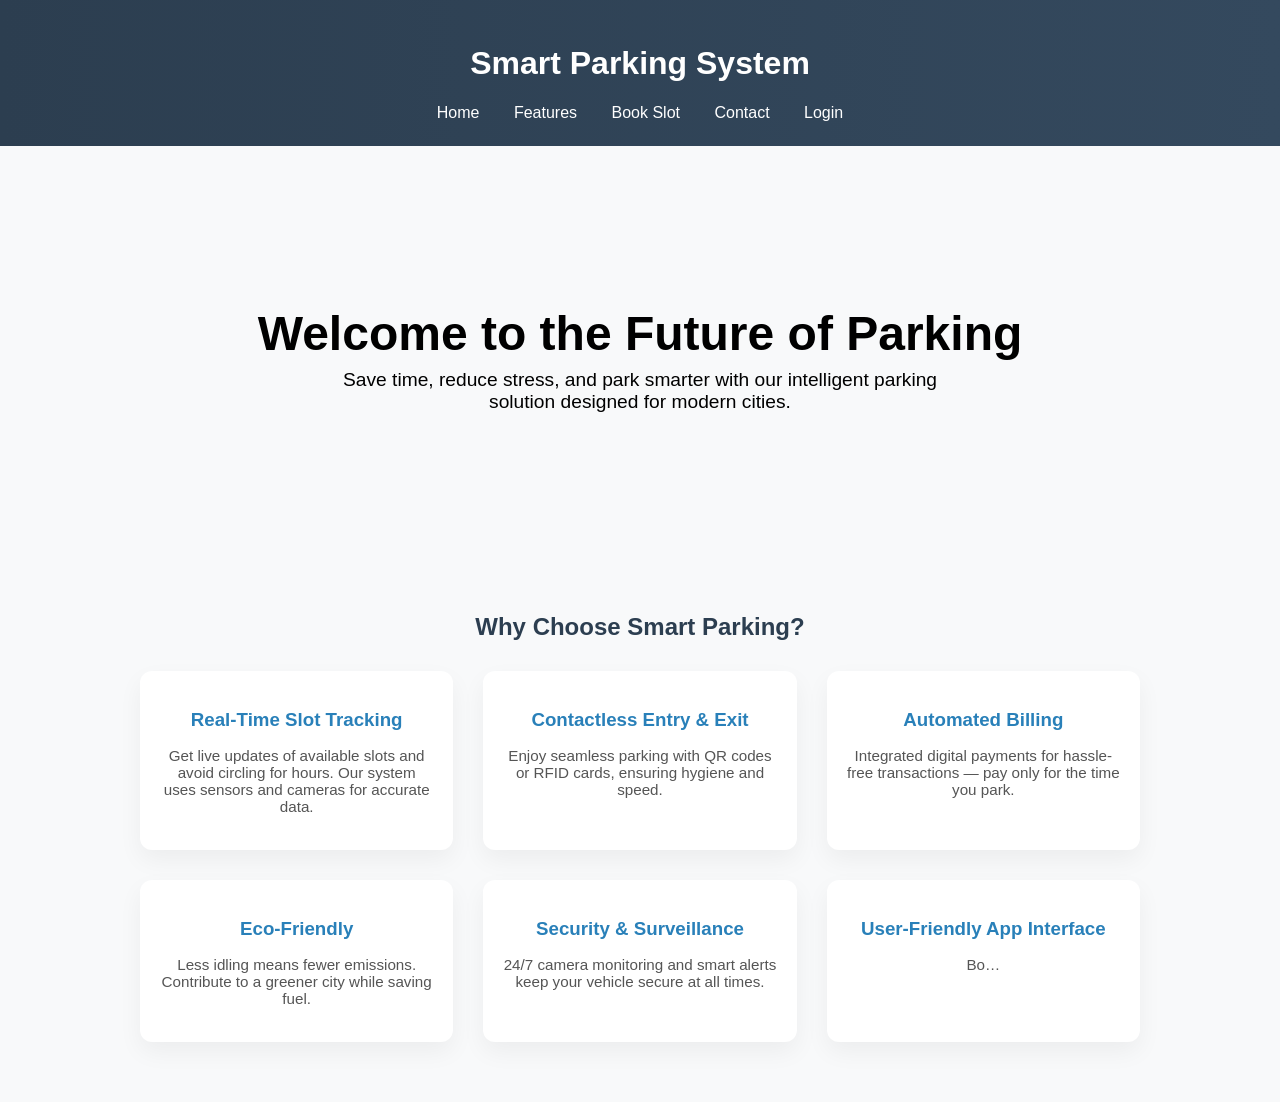
==== index.html @ be67aec4 "new project" ====
<!DOCTYPE html>
<html lang="en">
<head>
  <meta charset="UTF-8" />
  <meta name="viewport" content="width=device-width, initial-scale=1.0"/>
  <title>Smart Parking System</title>
  <style>
    body { margin: 0; font-family: 'Segoe UI', sans-serif; background: #f8f9fa; }
    header, footer {
      background: linear-gradient(90deg, #2c3e50, #34495e);
      color: white;
      padding: 1.5rem 2rem;
      text-align: center;
    }
    nav a {
      color: white;
      margin: 0 15px;
      text-decoration: none;
      font-weight: 500;
    }
    
    /* Hero Section */
    .hero {
      padding: 120px 20px;
      text-align: center;
      background: none;
    }

    .hero h1 {
      color: black;
      font-size: 3rem;
      margin-bottom: 0.5rem;
    }

    .hero p {
      color: black;
      font-size: 1.2rem;
      max-width: 600px;
      margin: auto;
    }

    /* General Section Styles */
    .section {
      padding: 60px 20px;
      max-width: 1000px;
      margin: auto;
    }

    .section h2 {
      text-align: center;
      color: #2c3e50;
      margin-bottom: 30px;
    }

    /* Features Section */
    .features-grid {
      display: grid;
      grid-template-columns: repeat(auto-fit, minmax(250px, 1fr));
      gap: 30px;
    }

    .card {
      background: white;
      border-radius: 12px;
      padding: 20px;
      box-shadow: 0 10px 25px rgba(0,0,0,0.05);
      text-align: center;
      transition: transform 0.3s;
    }

    .card:hover {
      transform: translateY(-10px);
    }

    .card h3 {
      color: #2980b9;
      margin-bottom: 10px;
    }

    .card p {
      font-size: 0.95rem;
      color: #555;
    }

    /* Call-to-Action Section */
    .cta {
      background: #2c3e50;
      color: white;
      text-align: center;
      padding: 50px 20px;
      border-radius: 8px;
      margin-top: 40px;
    }

    .cta h3 {
      font-size: 2rem;
      margin-bottom: 15px;
    }

    .cta a {
      padding: 12px 25px;
      background: #e67e22;
      color: white;
      text-decoration: none;
      font-weight: bold;
      border-radius: 6px;
      transition: background 0.3s;
    }

    .cta a:hover {
      background: #d35400;
    }
  </style>
</head>
<body>

  <header>
    <h1>Smart Parking System</h1>
    <nav>
      <a href="index.html">Home</a>
      <a href="features.html">Features</a>
      <a href="booking.html">Book Slot</a>
      <a href="Content.html">Contact</a>
      <a href="auth.html">Login</a>
    </nav>
  </header>

  <!-- Hero Section -->
  <section class="hero">
    <h1>Welcome to the Future of Parking</h1>
    <p>Save time, reduce stress, and park smarter with our intelligent parking solution designed for modern cities.</p>
  </section>

  <!-- Features Section -->
  <section class="section">
    <h2>Why Choose Smart Parking?</h2>
    <div class="features-grid">
      <div class="card">
        <h3>Real-Time Slot Tracking</h3>
        <p>Get live updates of available slots and avoid circling for hours. Our system uses sensors and cameras for accurate data.</p>
      </div>
      <div class="card">
        <h3>Contactless Entry & Exit</h3>
        <p>Enjoy seamless parking with QR codes or RFID cards, ensuring hygiene and speed.</p>
      </div>
      <div class="card">
        <h3>Automated Billing</h3>
        <p>Integrated digital payments for hassle-free transactions — pay only for the time you park.</p>
      </div>
      <div class="card">
        <h3>Eco-Friendly</h3>
        <p>Less idling means fewer emissions. Contribute to a greener city while saving fuel.</p>
      </div>
      <div class="card">
        <h3>Security & Surveillance</h3>
        <p>24/7 camera monitoring and smart alerts keep your vehicle secure at all times.</p>
      </div>
      <div class="card">
        <h3>User-Friendly App Interface</h3>
        <p>Bo…
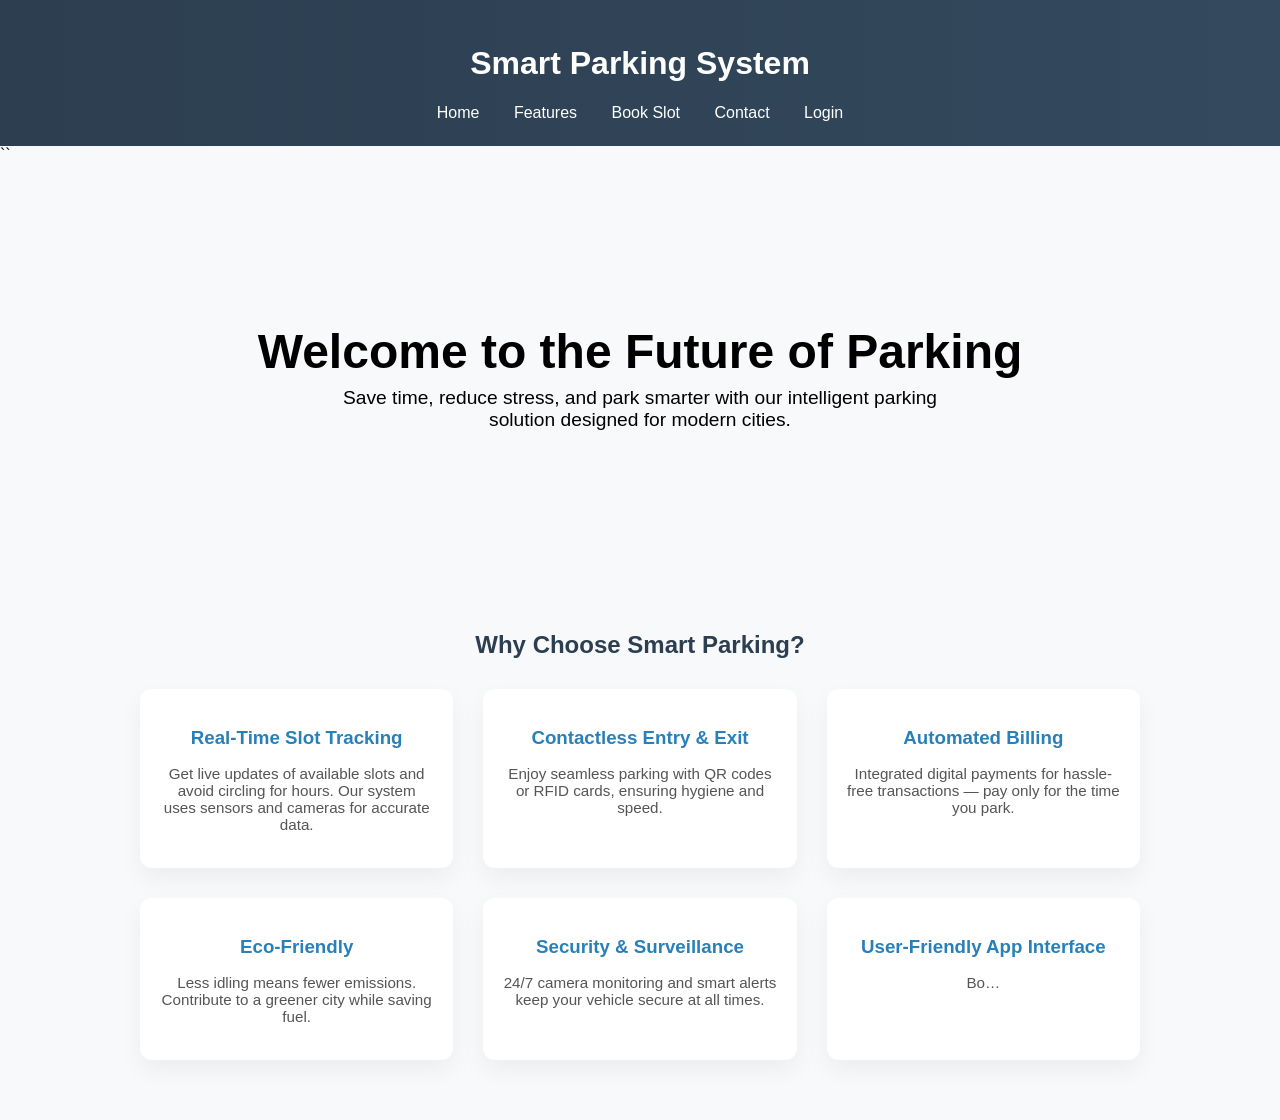
==== commit c2ee5a53: "new project" ====
--- a/index.html
+++ b/index.html
@@ -123,7 +123,7 @@
       <a href="Content.html">Contact</a>
       <a href="auth.html">Login</a>
     </nav>
-  </header>
+  </header>``
 
   <!-- Hero Section -->
   <section class="hero">
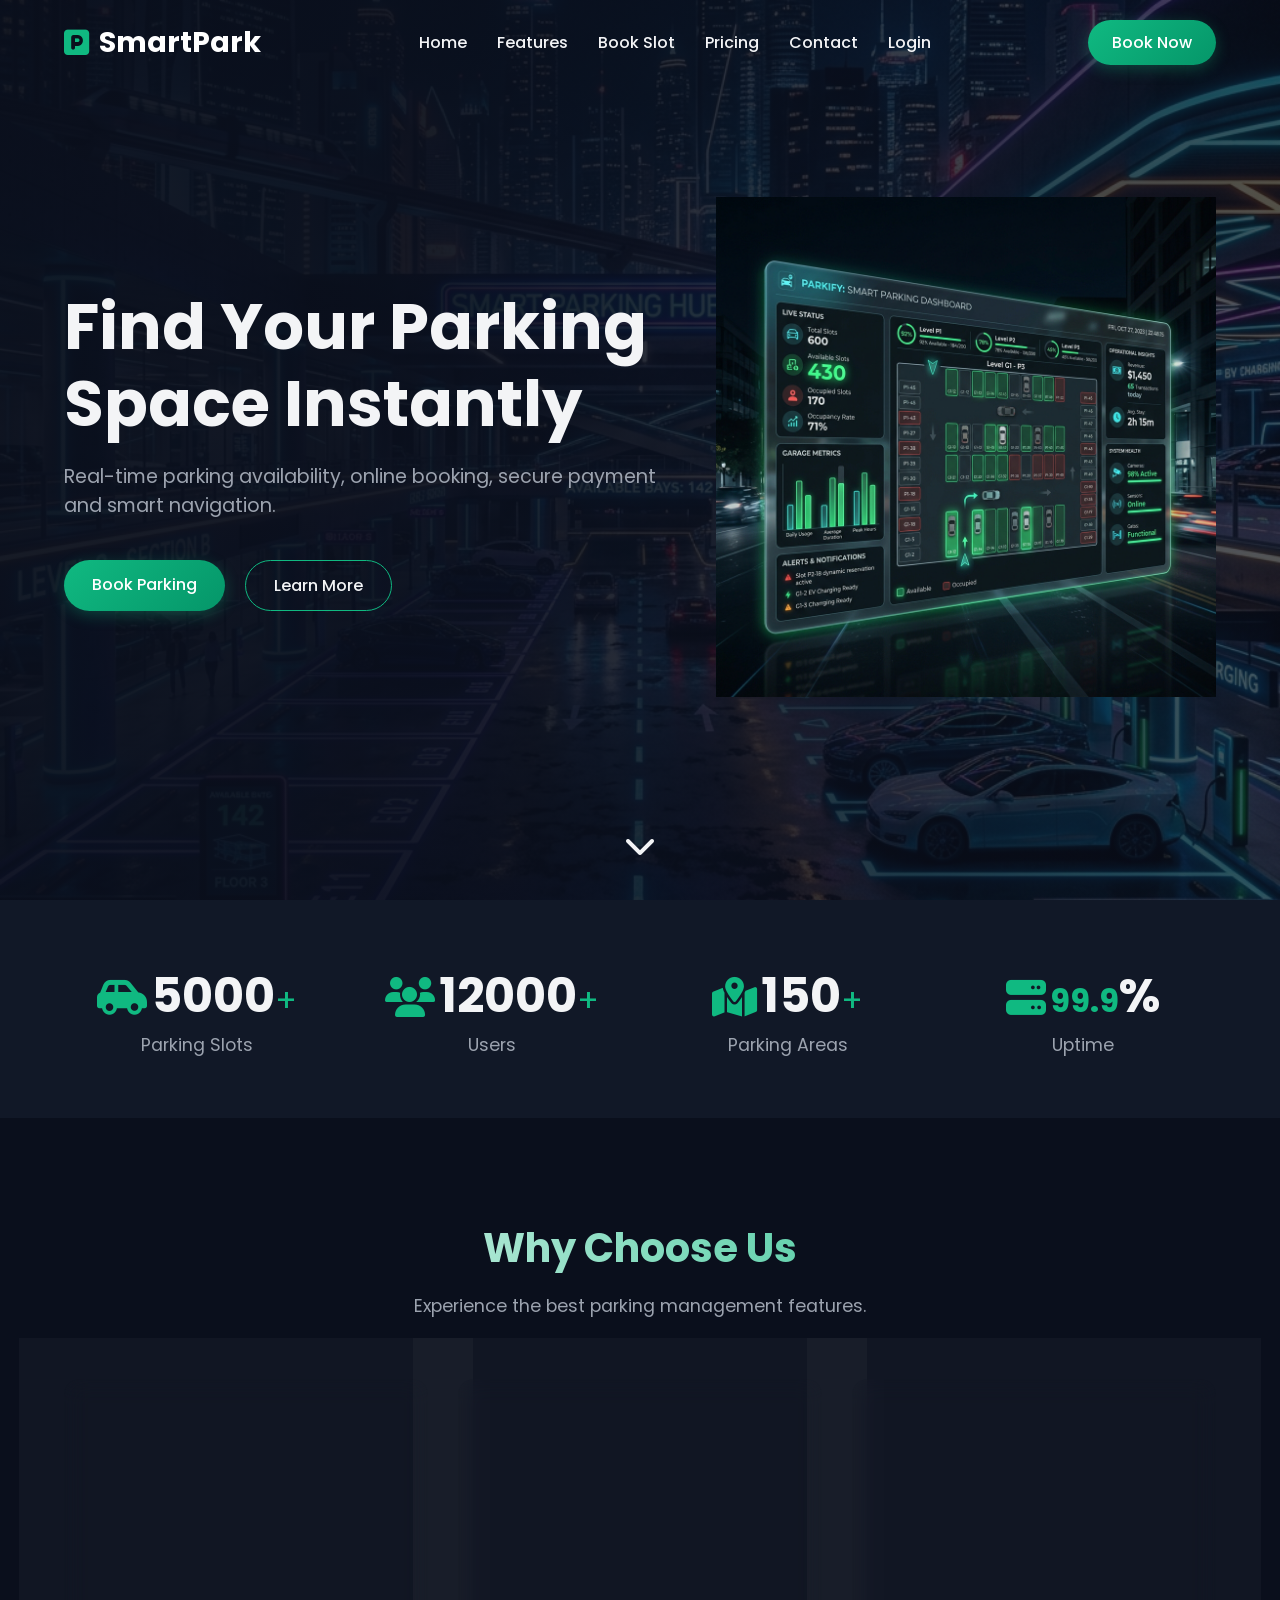
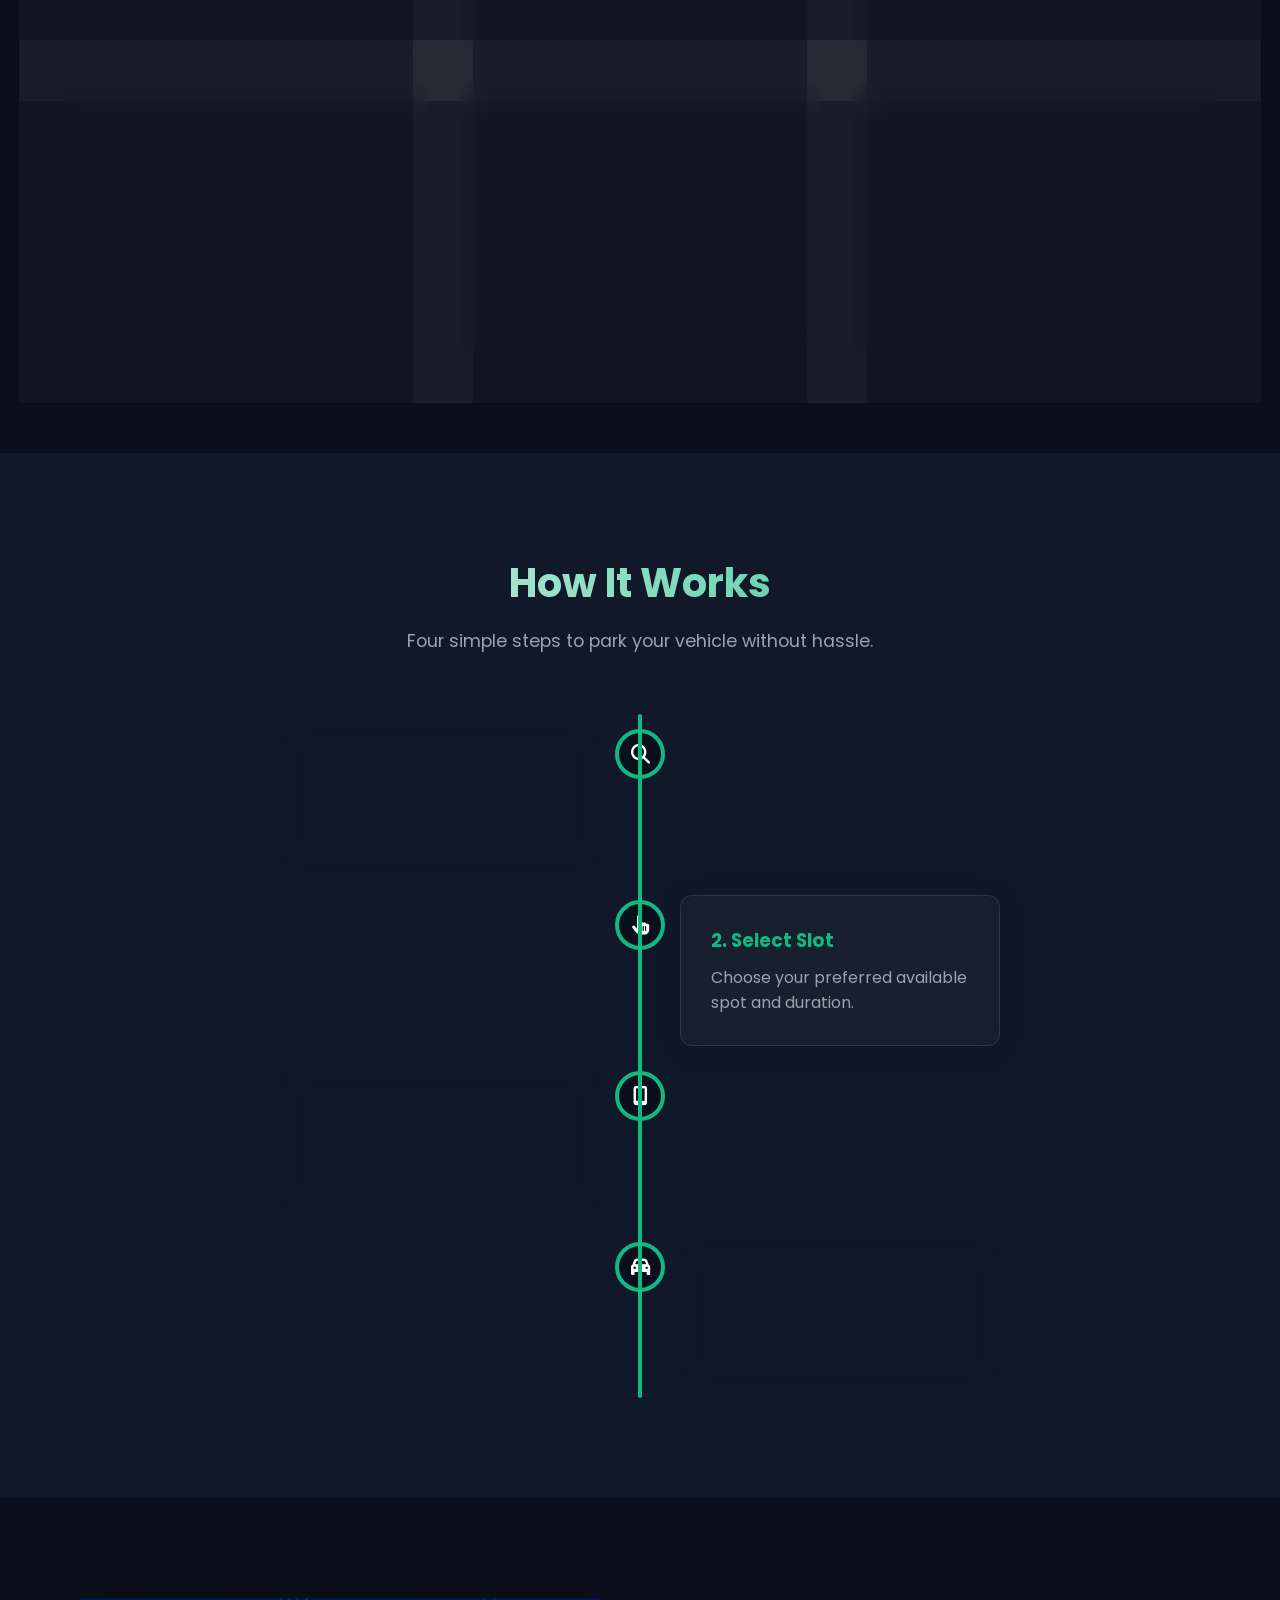
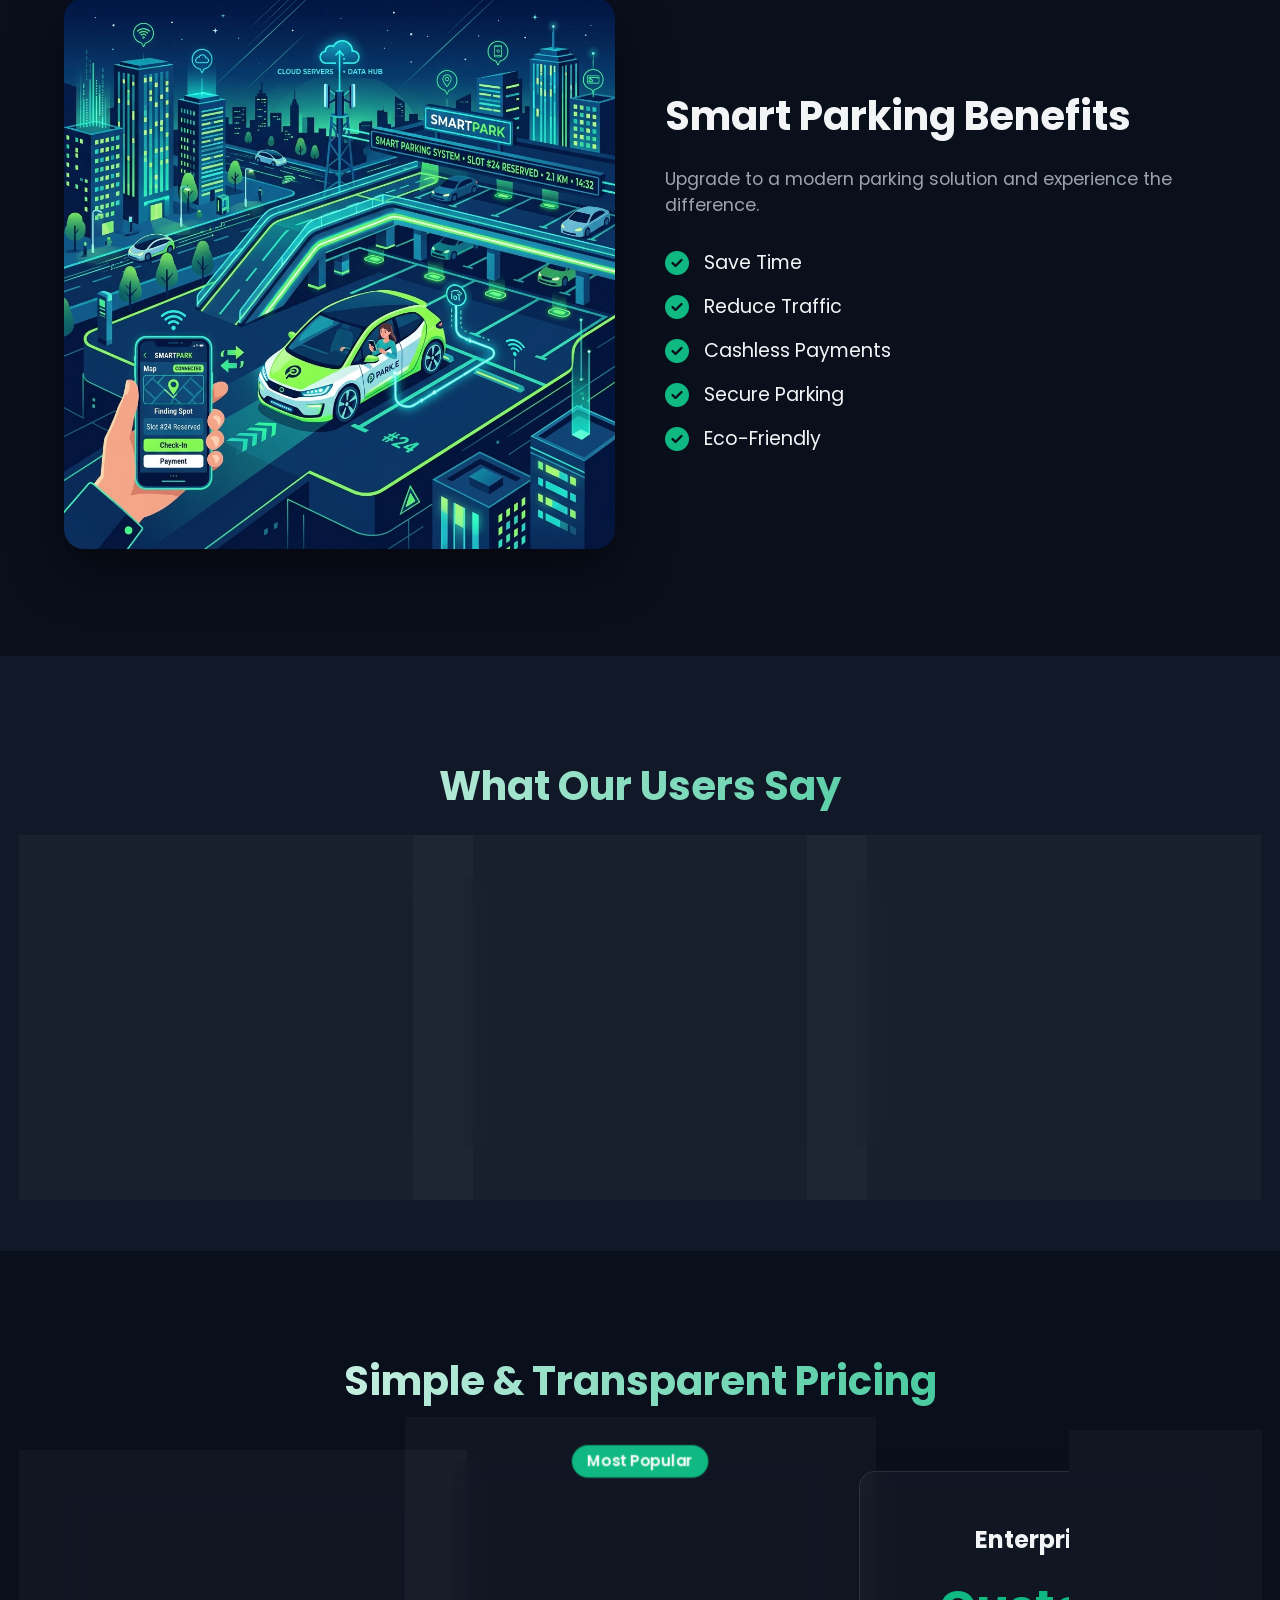
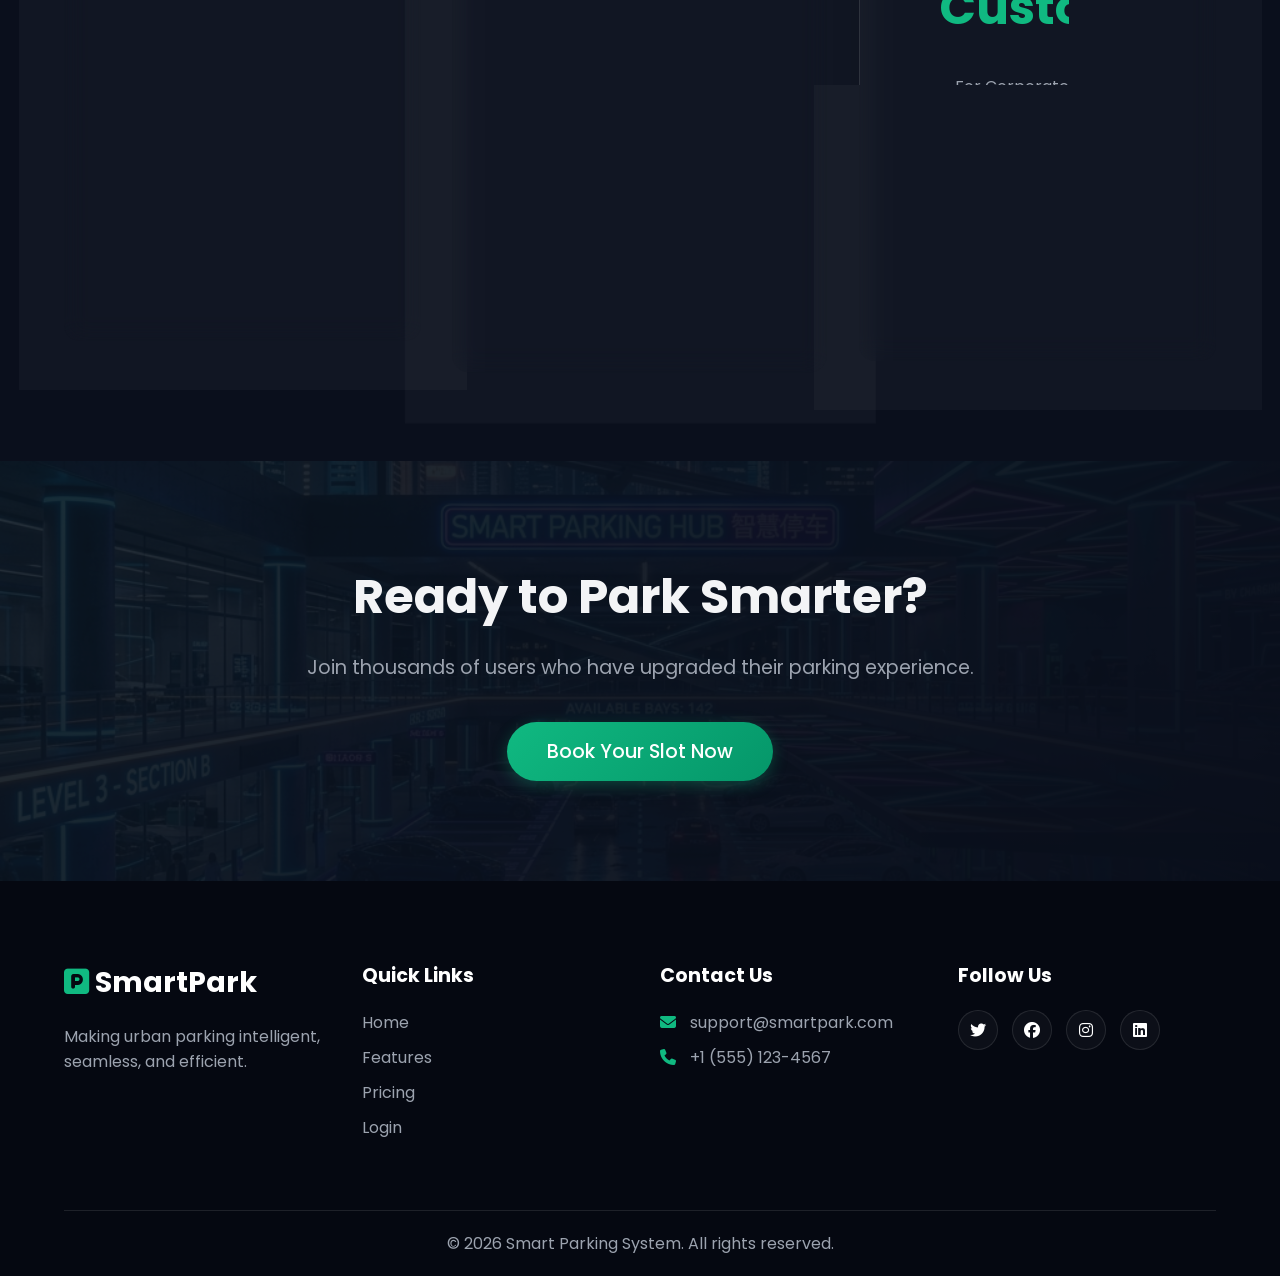
==== commit a77e505a: "home page" ====
--- a/index.html
+++ b/index.html
@@ -1,160 +1,293 @@
 <!DOCTYPE html>
 <html lang="en">
 <head>
-  <meta charset="UTF-8" />
-  <meta name="viewport" content="width=device-width, initial-scale=1.0"/>
-  <title>Smart Parking System</title>
-  <style>
-    body { margin: 0; font-family: 'Segoe UI', sans-serif; background: #f8f9fa; }
-    header, footer {
-      background: linear-gradient(90deg, #2c3e50, #34495e);
-      color: white;
-      padding: 1.5rem 2rem;
-      text-align: center;
-    }
-    nav a {
-      color: white;
-      margin: 0 15px;
-      text-decoration: none;
-      font-weight: 500;
-    }
-    
-    /* Hero Section */
-    .hero {
-      padding: 120px 20px;
-      text-align: center;
-      background: none;
-    }
-
-    .hero h1 {
-      color: black;
-      font-size: 3rem;
-      margin-bottom: 0.5rem;
-    }
-
-    .hero p {
-      color: black;
-      font-size: 1.2rem;
-      max-width: 600px;
-      margin: auto;
-    }
-
-    /* General Section Styles */
-    .section {
-      padding: 60px 20px;
-      max-width: 1000px;
-      margin: auto;
-    }
-
-    .section h2 {
-      text-align: center;
-      color: #2c3e50;
-      margin-bottom: 30px;
-    }
-
-    /* Features Section */
-    .features-grid {
-      display: grid;
-      grid-template-columns: repeat(auto-fit, minmax(250px, 1fr));
-      gap: 30px;
-    }
-
-    .card {
-      background: white;
-      border-radius: 12px;
-      padding: 20px;
-      box-shadow: 0 10px 25px rgba(0,0,0,0.05);
-      text-align: center;
-      transition: transform 0.3s;
-    }
-
-    .card:hover {
-      transform: translateY(-10px);
-    }
-
-    .card h3 {
-      color: #2980b9;
-      margin-bottom: 10px;
-    }
-
-    .card p {
-      font-size: 0.95rem;
-      color: #555;
-    }
-
-    /* Call-to-Action Section */
-    .cta {
-      background: #2c3e50;
-      color: white;
-      text-align: center;
-      padding: 50px 20px;
-      border-radius: 8px;
-      margin-top: 40px;
-    }
-
-    .cta h3 {
-      font-size: 2rem;
-      margin-bottom: 15px;
-    }
-
-    .cta a {
-      padding: 12px 25px;
-      background: #e67e22;
-      color: white;
-      text-decoration: none;
-      font-weight: bold;
-      border-radius: 6px;
-      transition: background 0.3s;
-    }
-
-    .cta a:hover {
-      background: #d35400;
-    }
-  </style>
+  <meta charset="UTF-8">
+  <meta name="viewport" content="width=device-width, initial-scale=1.0">
+  <title>Smart Parking System - Modern Solution</title>
+  
+  <!-- Google Fonts -->
+  <link href="https://fonts.googleapis.com/css2?family=Poppins:wght@300;400;500;600;700&display=swap" rel="stylesheet">
+  <!-- Font Awesome -->
+  <link rel="stylesheet" href="https://cdnjs.cloudflare.com/ajax/libs/font-awesome/6.4.0/css/all.min.css">
+  <!-- AOS Animation CSS -->
+  <link href="https://unpkg.com/aos@2.3.1/dist/aos.css" rel="stylesheet">
+  <!-- Custom CSS -->
+  <link rel="stylesheet" href="style.css">
 </head>
 <body>
 
-  <header>
-    <h1>Smart Parking System</h1>
-    <nav>
-      <a href="index.html">Home</a>
-      <a href="features.html">Features</a>
-      <a href="booking.html">Book Slot</a>
-      <a href="Content.html">Contact</a>
-      <a href="auth.html">Login</a>
-    </nav>
-  </header>``
+  <!-- Navigation Bar -->
+  <nav class="navbar" id="navbar">
+    <div class="logo">
+      <i class="fa-solid fa-square-parking"></i> SmartPark
+    </div>
+    <ul class="nav-links">
+      <li><a href="#home">Home</a></li>
+      <li><a href="#features">Features</a></li>
+      <li><a href="#how-it-works">Book Slot</a></li>
+      <li><a href="#pricing">Pricing</a></li>
+      <li><a href="#contact">Contact</a></li>
+      <li><a href="Auth.html" class="login-btn">Login</a></li>
+    </ul>
+    <a href="booking.html" class="btn-primary nav-btn">Book Now</a>
+    <div class="menu-toggle"><i class="fa-solid fa-bars"></i></div>
+  </nav>
 
   <!-- Hero Section -->
-  <section class="hero">
-    <h1>Welcome to the Future of Parking</h1>
-    <p>Save time, reduce stress, and park smarter with our intelligent parking solution designed for modern cities.</p>
+  <section id="home" class="hero">
+    <div class="hero-overlay"></div>
+    <div class="hero-content" data-aos="fade-up">
+      <h1>Find Your Parking Space Instantly</h1>
+      <p>Real-time parking availability, online booking, secure payment and smart navigation.</p>
+      <div class="hero-buttons">
+        <a href="booking.html" class="btn-primary">Book Parking</a>
+        <a href="#features" class="btn-secondary">Learn More</a>
+      </div>
+    </div>
+    <div class="hero-image" data-aos="fade-left">
+      <img src="assets/smart_parking_dash.png" alt="Smart Parking Dashboard">
+    </div>
+    <div class="scroll-down">
+      <a href="#stats"><i class="fa-solid fa-chevron-down"></i></a>
+    </div>
+  </section>
+
+  <!-- Statistics Section -->
+  <section id="stats" class="stats">
+    <div class="stat-item" data-aos="zoom-in" data-aos-delay="100">
+      <i class="fa-solid fa-car-side"></i>
+      <h2 class="counter" data-target="5000">0</h2><span>+</span>
+      <p>Parking Slots</p>
+    </div>
+    <div class="stat-item" data-aos="zoom-in" data-aos-delay="200">
+      <i class="fa-solid fa-users"></i>
+      <h2 class="counter" data-target="12000">0</h2><span>+</span>
+      <p>Users</p>
+    </div>
+    <div class="stat-item" data-aos="zoom-in" data-aos-delay="300">
+      <i class="fa-solid fa-map-location-dot"></i>
+      <h2 class="counter" data-target="150">0</h2><span>+</span>
+      <p>Parking Areas</p>
+    </div>
+    <div class="stat-item" data-aos="zoom-in" data-aos-delay="400">
+      <i class="fa-solid fa-server"></i>
+      <h2><span class="counter" data-target="99.9">0</span>%</h2>
+      <p>Uptime</p>
+    </div>
   </section>
 
   <!-- Features Section -->
-  <section class="section">
-    <h2>Why Choose Smart Parking?</h2>
+  <section id="features" class="features">
+    <div class="section-title" data-aos="fade-up">
+      <h2>Why Choose Us</h2>
+      <p>Experience the best parking management features.</p>
+    </div>
     <div class="features-grid">
-      <div class="card">
-        <h3>Real-Time Slot Tracking</h3>
-        <p>Get live updates of available slots and avoid circling for hours. Our system uses sensors and cameras for accurate data.</p>
-      </div>
-      <div class="card">
-        <h3>Contactless Entry & Exit</h3>
-        <p>Enjoy seamless parking with QR codes or RFID cards, ensuring hygiene and speed.</p>
-      </div>
-      <div class="card">
-        <h3>Automated Billing</h3>
-        <p>Integrated digital payments for hassle-free transactions — pay only for the time you park.</p>
-      </div>
-      <div class="card">
-        <h3>Eco-Friendly</h3>
-        <p>Less idling means fewer emissions. Contribute to a greener city while saving fuel.</p>
-      </div>
-      <div class="card">
-        <h3>Security & Surveillance</h3>
-        <p>24/7 camera monitoring and smart alerts keep your vehicle secure at all times.</p>
-      </div>
-      <div class="card">
-        <h3>User-Friendly App Interface</h3>
-        <p>Bo…+      <div class="feature-card glass" data-aos="fade-up" data-aos-delay="100">
+        <div class="icon-box"><i class="fa-solid fa-square-check"></i></div>
+        <h3>Live Slot Availability</h3>
+        <p>Check available parking spaces in real-time before you arrive.</p>
+      </div>
+      <div class="feature-card glass" data-aos="fade-up" data-aos-delay="200">
+        <div class="icon-box"><i class="fa-solid fa-qrcode"></i></div>
+        <h3>QR Code Entry</h3>
+        <p>Seamless and contactless entry and exit with simple QR code scanning.</p>
+      </div>
+      <div class="feature-card glass" data-aos="fade-up" data-aos-delay="300">
+        <div class="icon-box"><i class="fa-regular fa-credit-card"></i></div>
+        <h3>Online Payment</h3>
+        <p>Secure online payments, pay easily via cards or digital wallets.</p>
+      </div>
+      <div class="feature-card glass" data-aos="fade-up" data-aos-delay="400">
+        <div class="icon-box"><i class="fa-solid fa-location-arrow"></i></div>
+        <h3>Navigation Assistance</h3>
+        <p>In-app navigation to guide you exactly to your booked spot.</p>
+      </div>
+      <div class="feature-card glass" data-aos="fade-up" data-aos-delay="500">
+        <div class="icon-box"><i class="fa-solid fa-clock-rotate-left"></i></div>
+        <h3>Booking History</h3>
+        <p>Keep track of all your past bookings and digital receipts easily.</p>
+      </div>
+      <div class="feature-card glass" data-aos="fade-up" data-aos-delay="600">
+        <div class="icon-box"><i class="fa-solid fa-shield-halved"></i></div>
+        <h3>24/7 Security</h3>
+        <p>Round-the-clock surveillance to keep your vehicle completely safe.</p>
+      </div>
+    </div>
+  </section>
+
+  <!-- How It Works Section -->
+  <section id="how-it-works" class="how-it-works">
+    <div class="section-title" data-aos="fade-up">
+      <h2>How It Works</h2>
+      <p>Four simple steps to park your vehicle without hassle.</p>
+    </div>
+    <div class="timeline">
+      <div class="timeline-item" data-aos="fade-right">
+        <div class="timeline-icon"><i class="fa-solid fa-magnifying-glass"></i></div>
+        <div class="timeline-content glass">
+          <h3>1. Search Parking</h3>
+          <p>Find nearby parking areas using our smart map interface.</p>
+        </div>
+      </div>
+      <div class="timeline-item" data-aos="fade-left">
+        <div class="timeline-icon"><i class="fa-solid fa-hand-pointer"></i></div>
+        <div class="timeline-content glass">
+          <h3>2. Select Slot</h3>
+          <p>Choose your preferred available spot and duration.</p>
+        </div>
+      </div>
+      <div class="timeline-item" data-aos="fade-right">
+        <div class="timeline-icon"><i class="fa-solid fa-mobile-screen-button"></i></div>
+        <div class="timeline-content glass">
+          <h3>3. Pay Online</h3>
+          <p>Complete your booking with our secure digital payment gateway.</p>
+        </div>
+      </div>
+      <div class="timeline-item" data-aos="fade-left">
+        <div class="timeline-icon"><i class="fa-solid fa-car"></i></div>
+        <div class="timeline-content glass">
+          <h3>4. Park Easily</h3>
+          <p>Arrive and scan your QR code for seamless automated entry.</p>
+        </div>
+      </div>
+    </div>
+  </section>
+
+  <!-- Benefits Section -->
+  <section id="benefits" class="benefits">
+    <div class="benefits-container">
+      <div class="benefits-image" data-aos="fade-right">
+        <img src="assets/smart_parking_illustration.png" alt="Benefits Illustration">
+      </div>
+      <div class="benefits-content" data-aos="fade-left">
+        <h2>Smart Parking Benefits</h2>
+        <p>Upgrade to a modern parking solution and experience the difference.</p>
+        <ul class="benefits-list">
+          <li><i class="fa-solid fa-circle-check"></i> Save Time</li>
+          <li><i class="fa-solid fa-circle-check"></i> Reduce Traffic</li>
+          <li><i class="fa-solid fa-circle-check"></i> Cashless Payments</li>
+          <li><i class="fa-solid fa-circle-check"></i> Secure Parking</li>
+          <li><i class="fa-solid fa-circle-check"></i> Eco-Friendly</li>
+        </ul>
+      </div>
+    </div>
+  </section>
+
+  <!-- Testimonials Section -->
+  <section id="testimonials" class="testimonials">
+    <div class="section-title" data-aos="fade-up">
+      <h2>What Our Users Say</h2>
+    </div>
+    <div class="testimonials-grid">
+      <div class="testimonial-card glass" data-aos="fade-up" data-aos-delay="100">
+        <div class="stars"><i class="fa-solid fa-star"></i><i class="fa-solid fa-star"></i><i class="fa-solid fa-star"></i><i class="fa-solid fa-star"></i><i class="fa-solid fa-star"></i></div>
+        <p>"This app has completely changed my daily commute. No more wasting time looking for a parking spot in the city center!"</p>
+        <h4>- Alex Johnson</h4>
+      </div>
+      <div class="testimonial-card glass" data-aos="fade-up" data-aos-delay="200">
+        <div class="stars"><i class="fa-solid fa-star"></i><i class="fa-solid fa-star"></i><i class="fa-solid fa-star"></i><i class="fa-solid fa-star"></i><i class="fa-solid fa-star-half-stroke"></i></div>
+        <p>"The QR code entry is seamless and the interface is very user-friendly. Highly recommend for any daily driver."</p>
+        <h4>- Sarah Williams</h4>
+      </div>
+      <div class="testimonial-card glass" data-aos="fade-up" data-aos-delay="300">
+        <div class="stars"><i class="fa-solid fa-star"></i><i class="fa-solid fa-star"></i><i class="fa-solid fa-star"></i><i class="fa-solid fa-star"></i><i class="fa-solid fa-star"></i></div>
+        <p>"A highly reliable and secure parking system. I always know my car is safe and I love the cashless payments feature."</p>
+        <h4>- Michael Brown</h4>
+      </div>
+    </div>
+  </section>
+
+  <!-- Pricing Section -->
+  <section id="pricing" class="pricing">
+    <div class="section-title" data-aos="fade-up">
+      <h2>Simple & Transparent Pricing</h2>
+    </div>
+    <div class="pricing-grid">
+      <div class="price-card glass" data-aos="flip-left" data-aos-delay="100">
+        <h3>Basic</h3>
+        <div class="price">Free</div>
+        <ul>
+          <li>Find Available Slots</li>
+          <li>Standard Navigation</li>
+          <li>Pay-as-you-go</li>
+        </ul>
+        <a href="booking.html" class="btn-secondary">Choose Basic</a>
+      </div>
+      <div class="price-card premium glass" data-aos="flip-up" data-aos-delay="200">
+        <div class="badge">Most Popular</div>
+        <h3>Premium</h3>
+        <div class="price">$9.99<span>/mo</span></div>
+        <ul>
+          <li>Advanced Reservations</li>
+          <li>Priority Support</li>
+          <li>Discounted Rates</li>
+          <li>Free Cancellations</li>
+        </ul>
+        <a href="booking.html" class="btn-primary">Get Premium</a>
+      </div>
+      <div class="price-card glass" data-aos="flip-right" data-aos-delay="300">
+        <h3>Enterprise</h3>
+        <div class="price">Custom</div>
+        <ul>
+          <li>For Corporate Fleets</li>
+          <li>Dedicated Account Manager</li>
+          <li>Custom Reporting</li>
+          <li>API Access</li>
+        </ul>
+        <a href="Content.html" class="btn-secondary">Contact Us</a>
+      </div>
+    </div>
+  </section>
+
+  <!-- CTA Section -->
+  <section class="cta-section">
+    <div class="cta-content" data-aos="zoom-in">
+      <h2>Ready to Park Smarter?</h2>
+      <p>Join thousands of users who have upgraded their parking experience.</p>
+      <a href="booking.html" class="btn-primary btn-large">Book Your Slot Now</a>
+    </div>
+  </section>
+
+  <!-- Footer -->
+  <footer id="contact">
+    <div class="footer-container">
+      <div class="footer-brand">
+        <h3><i class="fa-solid fa-square-parking"></i> SmartPark</h3>
+        <p>Making urban parking intelligent, seamless, and efficient.</p>
+      </div>
+      <div class="footer-links">
+        <h4>Quick Links</h4>
+        <ul>
+          <li><a href="#home">Home</a></li>
+          <li><a href="#features">Features</a></li>
+          <li><a href="#pricing">Pricing</a></li>
+          <li><a href="Auth.html">Login</a></li>
+        </ul>
+      </div>
+      <div class="footer-contact">
+        <h4>Contact Us</h4>
+        <p><i class="fa-solid fa-envelope"></i> support@smartpark.com</p>
+        <p><i class="fa-solid fa-phone"></i> +1 (555) 123-4567</p>
+      </div>
+      <div class="footer-social">
+        <h4>Follow Us</h4>
+        <div class="social-icons">
+          <a href="#"><i class="fa-brands fa-twitter"></i></a>
+          <a href="#"><i class="fa-brands fa-facebook"></i></a>
+          <a href="#"><i class="fa-brands fa-instagram"></i></a>
+          <a href="#"><i class="fa-brands fa-linkedin"></i></a>
+        </div>
+      </div>
+    </div>
+    <div class="footer-bottom">
+      <p>&copy; 2026 Smart Parking System. All rights reserved.</p>
+    </div>
+  </footer>
+
+  <!-- AOS Animation Script -->
+  <script src="https://unpkg.com/aos@2.3.1/dist/aos.js"></script>
+  <!-- Custom JS -->
+  <script src="script.js"></script>
+</body>
+</html>
--- a/style.css
+++ b/style.css
@@ -0,0 +1,771 @@
+/* Base Styles & Variables */
+:root {
+  --primary-color: #10b981;
+  --primary-hover: #059669;
+  --bg-dark: #0a0f1c;
+  --bg-lighter: #111827;
+  --text-light: #f3f4f6;
+  --text-muted: #9ca3af;
+  --glass-bg: rgba(255, 255, 255, 0.03);
+  --glass-border: rgba(255, 255, 255, 0.1);
+  --font-family: 'Poppins', sans-serif;
+}
+
+* {
+  margin: 0;
+  padding: 0;
+  box-sizing: border-box;
+}
+
+html {
+  scroll-behavior: smooth;
+}
+
+body {
+  font-family: var(--font-family);
+  background-color: var(--bg-dark);
+  color: var(--text-light);
+  overflow-x: hidden;
+}
+
+/* Custom Scrollbar */
+::-webkit-scrollbar {
+  width: 10px;
+}
+::-webkit-scrollbar-track {
+  background: var(--bg-dark);
+}
+::-webkit-scrollbar-thumb {
+  background: #374151;
+  border-radius: 5px;
+}
+::-webkit-scrollbar-thumb:hover {
+  background: var(--primary-color);
+}
+
+/* Reusable Classes */
+.glass {
+  background: var(--glass-bg);
+  backdrop-filter: blur(12px);
+  -webkit-backdrop-filter: blur(12px);
+  border: 1px solid var(--glass-border);
+  border-radius: 16px;
+  box-shadow: 0 4px 30px rgba(0, 0, 0, 0.1);
+}
+
+.btn-primary, .btn-secondary {
+  display: inline-block;
+  padding: 12px 28px;
+  border-radius: 30px;
+  font-weight: 500;
+  text-decoration: none;
+  transition: all 0.3s ease;
+  cursor: pointer;
+  border: none;
+}
+
+.btn-primary {
+  background: linear-gradient(135deg, #10b981, #059669);
+  color: #fff;
+  box-shadow: 0 4px 15px rgba(16, 185, 129, 0.3);
+}
+
+.btn-primary:hover {
+  transform: translateY(-2px);
+  box-shadow: 0 6px 20px rgba(16, 185, 129, 0.5);
+}
+
+.btn-secondary {
+  background: transparent;
+  color: var(--text-light);
+  border: 1px solid var(--primary-color);
+}
+
+.btn-secondary:hover {
+  background: rgba(16, 185, 129, 0.1);
+  transform: translateY(-2px);
+}
+
+.section-title {
+  text-align: center;
+  margin-bottom: 60px;
+}
+
+.section-title h2 {
+  font-size: 2.5rem;
+  margin-bottom: 15px;
+  background: linear-gradient(to right, #fff, var(--primary-color));
+  -webkit-background-clip: text;
+  -webkit-text-fill-color: transparent;
+}
+
+.section-title p {
+  color: var(--text-muted);
+  font-size: 1.1rem;
+}
+
+/* Navbar */
+.navbar {
+  position: fixed;
+  top: 0;
+  width: 100%;
+  padding: 20px 5%;
+  display: flex;
+  justify-content: space-between;
+  align-items: center;
+  z-index: 1000;
+  transition: all 0.4s ease;
+}
+
+.navbar.scrolled {
+  background: rgba(10, 15, 28, 0.85);
+  backdrop-filter: blur(10px);
+  padding: 15px 5%;
+  border-bottom: 1px solid var(--glass-border);
+}
+
+.logo {
+  font-size: 1.8rem;
+  font-weight: 700;
+  color: #fff;
+  display: flex;
+  align-items: center;
+  gap: 10px;
+}
+
+.logo i {
+  color: var(--primary-color);
+}
+
+.nav-links {
+  display: flex;
+  list-style: none;
+  gap: 30px;
+}
+
+.nav-links li a {
+  color: var(--text-light);
+  text-decoration: none;
+  font-weight: 500;
+  transition: color 0.3s;
+  position: relative;
+}
+
+.nav-links li a::after {
+  content: '';
+  position: absolute;
+  width: 0;
+  height: 2px;
+  bottom: -5px;
+  left: 0;
+  background-color: var(--primary-color);
+  transition: width 0.3s;
+}
+
+.nav-links li a:hover::after {
+  width: 100%;
+}
+
+.nav-links li a:hover {
+  color: var(--primary-color);
+}
+
+.nav-btn {
+  padding: 10px 24px;
+}
+
+.menu-toggle {
+  display: none;
+  font-size: 1.5rem;
+  cursor: pointer;
+}
+
+/* Hero Section */
+.hero {
+  height: 100vh;
+  position: relative;
+  display: flex;
+  align-items: center;
+  justify-content: space-between;
+  padding: 0 5%;
+  background: url('assets/parking_lot_bg.png') no-repeat center center/cover;
+}
+
+.hero-overlay {
+  position: absolute;
+  top: 0;
+  left: 0;
+  width: 100%;
+  height: 100%;
+  background: linear-gradient(to right, rgba(10, 15, 28, 0.95) 30%, rgba(10, 15, 28, 0.7));
+  z-index: 1;
+}
+
+.hero-content, .hero-image, .scroll-down {
+  position: relative;
+  z-index: 2;
+}
+
+.hero-content {
+  max-width: 600px;
+}
+
+.hero-content h1 {
+  font-size: 4rem;
+  line-height: 1.2;
+  margin-bottom: 20px;
+}
+
+.hero-content p {
+  font-size: 1.2rem;
+  color: var(--text-muted);
+  margin-bottom: 40px;
+}
+
+.hero-buttons {
+  display: flex;
+  gap: 20px;
+}
+
+.hero-image img {
+  width: 500px;
+  animation: float 6s ease-in-out infinite;
+}
+
+@keyframes float {
+  0% { transform: translateY(0); }
+  50% { transform: translateY(-20px); }
+  100% { transform: translateY(0); }
+}
+
+.scroll-down {
+  position: absolute;
+  bottom: 30px;
+  left: 50%;
+  transform: translateX(-50%);
+  animation: bounce 2s infinite;
+}
+
+.scroll-down a {
+  color: var(--text-light);
+  font-size: 2rem;
+}
+
+@keyframes bounce {
+  0%, 20%, 50%, 80%, 100% { transform: translateY(0); }
+  40% { transform: translateY(-15px); }
+  60% { transform: translateY(-7px); }
+}
+
+/* Stats Section */
+.stats {
+  padding: 60px 5%;
+  display: grid;
+  grid-template-columns: repeat(auto-fit, minmax(200px, 1fr));
+  gap: 30px;
+  background-color: var(--bg-lighter);
+  text-align: center;
+}
+
+.stat-item i {
+  font-size: 2.5rem;
+  color: var(--primary-color);
+  margin-bottom: 15px;
+}
+
+.stat-item h2 {
+  font-size: 3rem;
+  display: inline-block;
+}
+
+.stat-item span {
+  font-size: 2rem;
+  color: var(--primary-color);
+}
+
+.stat-item p {
+  color: var(--text-muted);
+  font-size: 1.1rem;
+}
+
+/* Features Section */
+.features {
+  padding: 100px 5%;
+}
+
+.features-grid {
+  display: grid;
+  grid-template-columns: repeat(auto-fit, minmax(300px, 1fr));
+  gap: 30px;
+}
+
+.feature-card {
+  padding: 40px 30px;
+  text-align: center;
+  transition: transform 0.4s ease, box-shadow 0.4s ease;
+}
+
+.feature-card:hover {
+  transform: translateY(-10px);
+  box-shadow: 0 10px 40px rgba(16, 185, 129, 0.1);
+  border-color: rgba(16, 185, 129, 0.3);
+}
+
+.icon-box {
+  width: 70px;
+  height: 70px;
+  background: rgba(16, 185, 129, 0.1);
+  border-radius: 50%;
+  display: flex;
+  align-items: center;
+  justify-content: center;
+  margin: 0 auto 20px;
+  color: var(--primary-color);
+  font-size: 2rem;
+  transition: all 0.3s;
+}
+
+.feature-card:hover .icon-box {
+  background: var(--primary-color);
+  color: #fff;
+}
+
+.feature-card h3 {
+  margin-bottom: 15px;
+  font-size: 1.4rem;
+}
+
+.feature-card p {
+  color: var(--text-muted);
+  line-height: 1.6;
+}
+
+/* How It Works (Timeline) */
+.how-it-works {
+  padding: 100px 5%;
+  background-color: var(--bg-lighter);
+}
+
+.timeline {
+  position: relative;
+  max-width: 800px;
+  margin: 0 auto;
+}
+
+.timeline::after {
+  content: '';
+  position: absolute;
+  width: 4px;
+  background-color: var(--primary-color);
+  top: 0;
+  bottom: 0;
+  left: 50%;
+  margin-left: -2px;
+  border-radius: 2px;
+}
+
+.timeline-item {
+  padding: 10px 40px;
+  position: relative;
+  width: 50%;
+}
+
+.timeline-item:nth-child(odd) {
+  left: 0;
+}
+
+.timeline-item:nth-child(even) {
+  left: 50%;
+}
+
+.timeline-icon {
+  position: absolute;
+  width: 50px;
+  height: 50px;
+  right: -25px;
+  background-color: var(--bg-dark);
+  border: 4px solid var(--primary-color);
+  top: 15px;
+  border-radius: 50%;
+  z-index: 1;
+  display: flex;
+  align-items: center;
+  justify-content: center;
+  font-size: 1.2rem;
+  color: #fff;
+}
+
+.timeline-item:nth-child(even) .timeline-icon {
+  left: -25px;
+}
+
+.timeline-content {
+  padding: 30px;
+  border-radius: 12px;
+}
+
+.timeline-content h3 {
+  margin-bottom: 10px;
+  color: var(--primary-color);
+}
+
+.timeline-content p {
+  color: var(--text-muted);
+}
+
+/* Benefits */
+.benefits {
+  padding: 100px 5%;
+}
+
+.benefits-container {
+  display: flex;
+  align-items: center;
+  gap: 50px;
+}
+
+.benefits-image {
+  flex: 1;
+}
+
+.benefits-image img {
+  width: 100%;
+  max-width: 600px;
+  border-radius: 20px;
+  box-shadow: 0 20px 50px rgba(0,0,0,0.5);
+}
+
+.benefits-content {
+  flex: 1;
+}
+
+.benefits-content h2 {
+  font-size: 2.5rem;
+  margin-bottom: 20px;
+}
+
+.benefits-content p {
+  color: var(--text-muted);
+  font-size: 1.1rem;
+  margin-bottom: 30px;
+}
+
+.benefits-list {
+  list-style: none;
+}
+
+.benefits-list li {
+  font-size: 1.2rem;
+  margin-bottom: 15px;
+  display: flex;
+  align-items: center;
+  gap: 15px;
+}
+
+.benefits-list i {
+  color: var(--primary-color);
+  font-size: 1.5rem;
+}
+
+/* Testimonials */
+.testimonials {
+  padding: 100px 5%;
+  background-color: var(--bg-lighter);
+}
+
+.testimonials-grid {
+  display: grid;
+  grid-template-columns: repeat(auto-fit, minmax(300px, 1fr));
+  gap: 30px;
+}
+
+.testimonial-card {
+  padding: 40px 30px;
+}
+
+.stars {
+  color: #fbbf24;
+  margin-bottom: 20px;
+}
+
+.testimonial-card p {
+  font-style: italic;
+  color: var(--text-muted);
+  margin-bottom: 20px;
+  line-height: 1.6;
+}
+
+.testimonial-card h4 {
+  color: var(--primary-color);
+}
+
+/* Pricing */
+.pricing {
+  padding: 100px 5%;
+}
+
+.pricing-grid {
+  display: grid;
+  grid-template-columns: repeat(auto-fit, minmax(300px, 1fr));
+  gap: 40px;
+  align-items: center;
+}
+
+.price-card {
+  padding: 50px 30px;
+  text-align: center;
+  position: relative;
+  transition: transform 0.3s;
+}
+
+.price-card:hover {
+  transform: translateY(-10px);
+}
+
+.price-card.premium {
+  border: 1px solid var(--primary-color);
+  transform: scale(1.05);
+}
+
+.price-card.premium:hover {
+  transform: scale(1.05) translateY(-10px);
+}
+
+.badge {
+  position: absolute;
+  top: -15px;
+  left: 50%;
+  transform: translateX(-50%);
+  background: var(--primary-color);
+  color: white;
+  padding: 5px 15px;
+  border-radius: 20px;
+  font-size: 0.9rem;
+  font-weight: 600;
+}
+
+.price-card h3 {
+  font-size: 1.5rem;
+  margin-bottom: 15px;
+}
+
+.price {
+  font-size: 3rem;
+  font-weight: 700;
+  margin-bottom: 30px;
+  color: var(--primary-color);
+}
+
+.price span {
+  font-size: 1rem;
+  color: var(--text-muted);
+}
+
+.price-card ul {
+  list-style: none;
+  margin-bottom: 40px;
+}
+
+.price-card ul li {
+  margin-bottom: 15px;
+  color: var(--text-muted);
+}
+
+/* CTA Section */
+.cta-section {
+  padding: 100px 5%;
+  background: linear-gradient(135deg, rgba(16, 185, 129, 0.2), rgba(10, 15, 28, 1)), url('assets/parking_lot_bg.png') no-repeat center/cover;
+  text-align: center;
+  position: relative;
+}
+
+.cta-section::before {
+  content: '';
+  position: absolute;
+  top: 0; left: 0; width: 100%; height: 100%;
+  background: rgba(10, 15, 28, 0.85);
+}
+
+.cta-content {
+  position: relative;
+  z-index: 2;
+  max-width: 700px;
+  margin: 0 auto;
+}
+
+.cta-content h2 {
+  font-size: 3rem;
+  margin-bottom: 20px;
+}
+
+.cta-content p {
+  font-size: 1.2rem;
+  color: var(--text-muted);
+  margin-bottom: 40px;
+}
+
+.btn-large {
+  font-size: 1.2rem;
+  padding: 15px 40px;
+}
+
+/* Footer */
+footer {
+  background-color: #050811;
+  padding: 80px 5% 20px;
+}
+
+.footer-container {
+  display: grid;
+  grid-template-columns: repeat(auto-fit, minmax(200px, 1fr));
+  gap: 40px;
+  margin-bottom: 60px;
+}
+
+.footer-brand h3 {
+  font-size: 1.8rem;
+  color: #fff;
+  margin-bottom: 20px;
+}
+
+.footer-brand i {
+  color: var(--primary-color);
+}
+
+.footer-brand p {
+  color: var(--text-muted);
+}
+
+.footer-links h4, .footer-contact h4, .footer-social h4 {
+  font-size: 1.2rem;
+  margin-bottom: 20px;
+  color: #fff;
+}
+
+.footer-links ul {
+  list-style: none;
+}
+
+.footer-links li {
+  margin-bottom: 10px;
+}
+
+.footer-links a {
+  color: var(--text-muted);
+  text-decoration: none;
+  transition: color 0.3s;
+}
+
+.footer-links a:hover {
+  color: var(--primary-color);
+}
+
+.footer-contact p {
+  color: var(--text-muted);
+  margin-bottom: 10px;
+}
+
+.footer-contact i {
+  margin-right: 10px;
+  color: var(--primary-color);
+}
+
+.social-icons a {
+  display: inline-block;
+  width: 40px;
+  height: 40px;
+  background: var(--glass-bg);
+  border: 1px solid var(--glass-border);
+  border-radius: 50%;
+  text-align: center;
+  line-height: 40px;
+  color: #fff;
+  margin-right: 10px;
+  transition: all 0.3s;
+}
+
+.social-icons a:hover {
+  background: var(--primary-color);
+  transform: translateY(-3px);
+}
+
+.footer-bottom {
+  text-align: center;
+  padding-top: 20px;
+  border-top: 1px solid var(--glass-border);
+  color: var(--text-muted);
+}
+
+/* Responsive Design */
+@media (max-width: 992px) {
+  .hero-content h1 {
+    font-size: 3rem;
+  }
+  .hero-image img {
+    width: 400px;
+  }
+  .benefits-container {
+    flex-direction: column;
+  }
+  .timeline::after {
+    left: 31px;
+  }
+  .timeline-item {
+    width: 100%;
+    padding-left: 80px;
+    padding-right: 0;
+  }
+  .timeline-item:nth-child(even) {
+    left: 0;
+  }
+  .timeline-icon {
+    left: 6px !important;
+  }
+  .price-card.premium {
+    transform: scale(1);
+  }
+  .price-card.premium:hover {
+    transform: translateY(-10px);
+  }
+}
+
+@media (max-width: 768px) {
+  .nav-links {
+    display: none;
+    position: absolute;
+    top: 100%;
+    left: 0;
+    width: 100%;
+    background: rgba(10, 15, 28, 0.95);
+    backdrop-filter: blur(10px);
+    flex-direction: column;
+    padding: 20px;
+    text-align: center;
+    border-bottom: 1px solid var(--glass-border);
+  }
+  .nav-links.active {
+    display: flex;
+  }
+  .nav-btn {
+    display: none;
+  }
+  .menu-toggle {
+    display: block;
+  }
+  .hero {
+    flex-direction: column;
+    justify-content: center;
+    text-align: center;
+    padding-top: 100px;
+  }
+  .hero-content {
+    margin-bottom: 50px;
+  }
+  .hero-buttons {
+    justify-content: center;
+  }
+  .hero-image img {
+    width: 100%;
+    max-width: 350px;
+  }
+}
